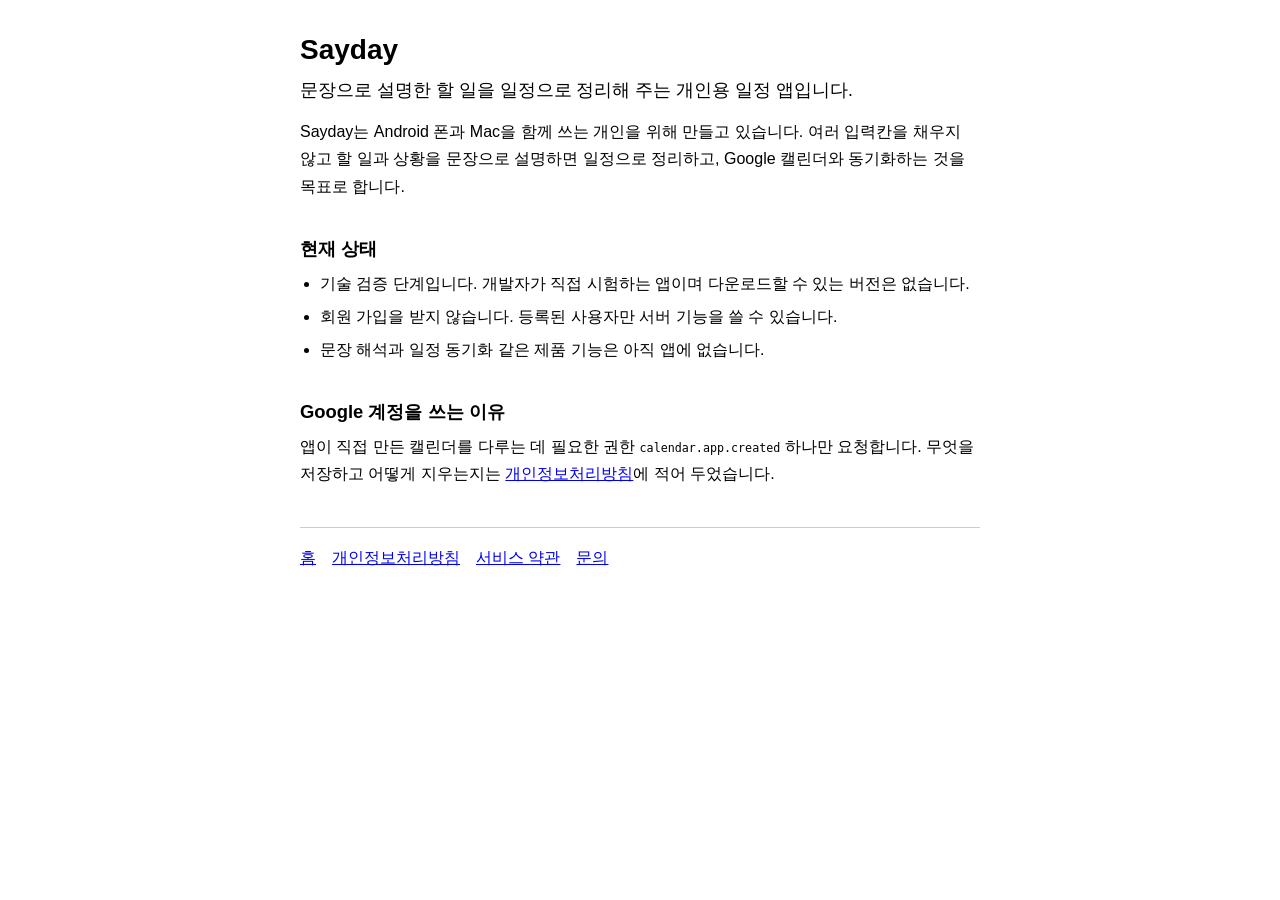
==== index.html @ 88185e22 "Add Sayday home, privacy and terms pages Co-Authored-By: Claude Opus 5.5 <noreply@anthropic.com>" ====
<!doctype html>
<html lang="ko">
<head>
  <meta charset="utf-8">
  <meta name="viewport" content="width=device-width, initial-scale=1">
  <title>Sayday</title>
  <meta name="description" content="Android 폰과 Mac을 함께 쓰는 개인을 위한 일정 앱 Sayday의 안내 페이지입니다.">
  <link rel="stylesheet" href="style.css">
</head>
<body>
  <main>
    <h1>Sayday</h1>
    <p class="lead">문장으로 설명한 할 일을 일정으로 정리해 주는 개인용 일정 앱입니다.</p>
    <p>Sayday는 Android 폰과 Mac을 함께 쓰는 개인을 위해 만들고 있습니다. 여러 입력칸을 채우지 않고 할 일과 상황을 문장으로 설명하면 일정으로 정리하고, Google 캘린더와 동기화하는 것을 목표로 합니다.</p>

    <h2>현재 상태</h2>
    <ul>
      <li>기술 검증 단계입니다. 개발자가 직접 시험하는 앱이며 다운로드할 수 있는 버전은 없습니다.</li>
      <li>회원 가입을 받지 않습니다. 등록된 사용자만 서버 기능을 쓸 수 있습니다.</li>
      <li>문장 해석과 일정 동기화 같은 제품 기능은 아직 앱에 없습니다.</li>
    </ul>

    <h2>Google 계정을 쓰는 이유</h2>
    <p>앱이 직접 만든 캘린더를 다루는 데 필요한 권한 <code>calendar.app.created</code> 하나만 요청합니다. 무엇을 저장하고 어떻게 지우는지는 <a href="privacy.html">개인정보처리방침</a>에 적어 두었습니다.</p>
  </main>
  <footer>
    <a href="index.html">홈</a>
    <a href="privacy.html">개인정보처리방침</a>
    <a href="terms.html">서비스 약관</a>
    <a href="https://github.com/alsrjs951/alsrjs951.github.io/issues">문의</a>
  </footer>
</body>
</html>
---- style.css ----
:root {
  color-scheme: light dark;
  font-family: -apple-system, BlinkMacSystemFont, "Apple SD Gothic Neo", "Noto Sans KR", "Segoe UI", sans-serif;
  line-height: 1.7;
}

body {
  margin: 0 auto;
  max-width: 680px;
  padding: 32px 16px 48px;
  overflow-wrap: anywhere;
  word-break: keep-all;
}

h1 {
  font-size: 1.75rem;
  line-height: 1.3;
  margin: 0 0 8px;
}

h2 {
  font-size: 1.15rem;
  line-height: 1.4;
  margin: 36px 0 8px;
}

p,
ul,
dl {
  margin: 0 0 12px;
}

ul {
  padding-left: 20px;
}

li + li {
  margin-top: 6px;
}

dt {
  font-weight: 600;
  margin-top: 14px;
}

dd {
  margin: 2px 0 0;
}

code {
  font-size: 0.9em;
}

.lead {
  font-size: 1.1rem;
}

.meta {
  opacity: 0.7;
  font-size: 0.9rem;
}

footer {
  border-top: 1px solid color-mix(in srgb, currentColor 20%, transparent);
  display: flex;
  flex-wrap: wrap;
  gap: 8px 16px;
  margin-top: 40px;
  padding-top: 16px;
}
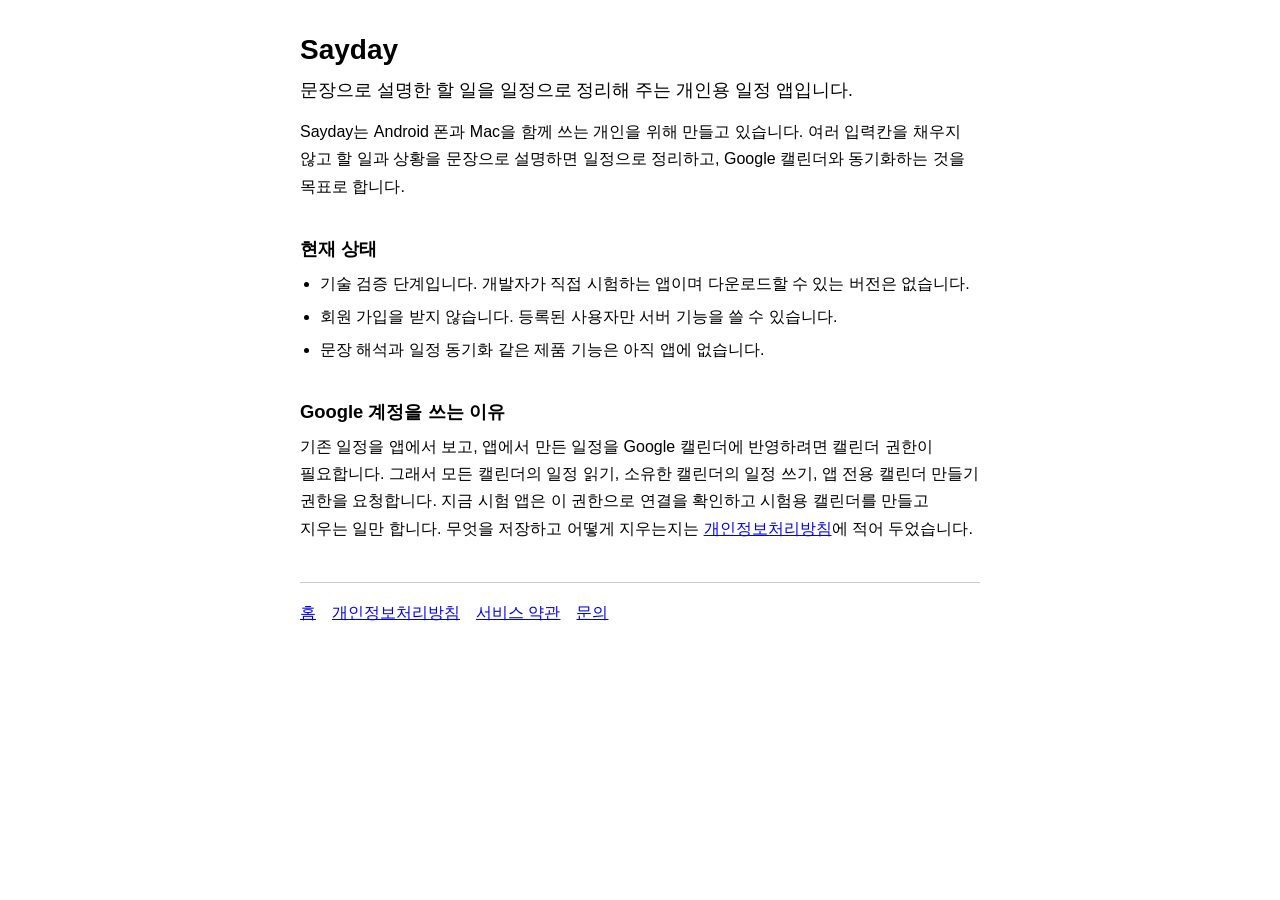
==== commit 5575f870: "Describe the wider calendar permissions Co-Authored-By: Claude Opus 5.5 <noreply@anthropic.com>" ====
--- a/index.html
+++ b/index.html
@@ -21,7 +21,7 @@
     </ul>
 
     <h2>Google 계정을 쓰는 이유</h2>
-    <p>앱이 직접 만든 캘린더를 다루는 데 필요한 권한 <code>calendar.app.created</code> 하나만 요청합니다. 무엇을 저장하고 어떻게 지우는지는 <a href="privacy.html">개인정보처리방침</a>에 적어 두었습니다.</p>
+    <p>기존 일정을 앱에서 보고, 앱에서 만든 일정을 Google 캘린더에 반영하려면 캘린더 권한이 필요합니다. 그래서 모든 캘린더의 일정 읽기, 소유한 캘린더의 일정 쓰기, 앱 전용 캘린더 만들기 권한을 요청합니다. 지금 시험 앱은 이 권한으로 연결을 확인하고 시험용 캘린더를 만들고 지우는 일만 합니다. 무엇을 저장하고 어떻게 지우는지는 <a href="privacy.html">개인정보처리방침</a>에 적어 두었습니다.</p>
   </main>
   <footer>
     <a href="index.html">홈</a>
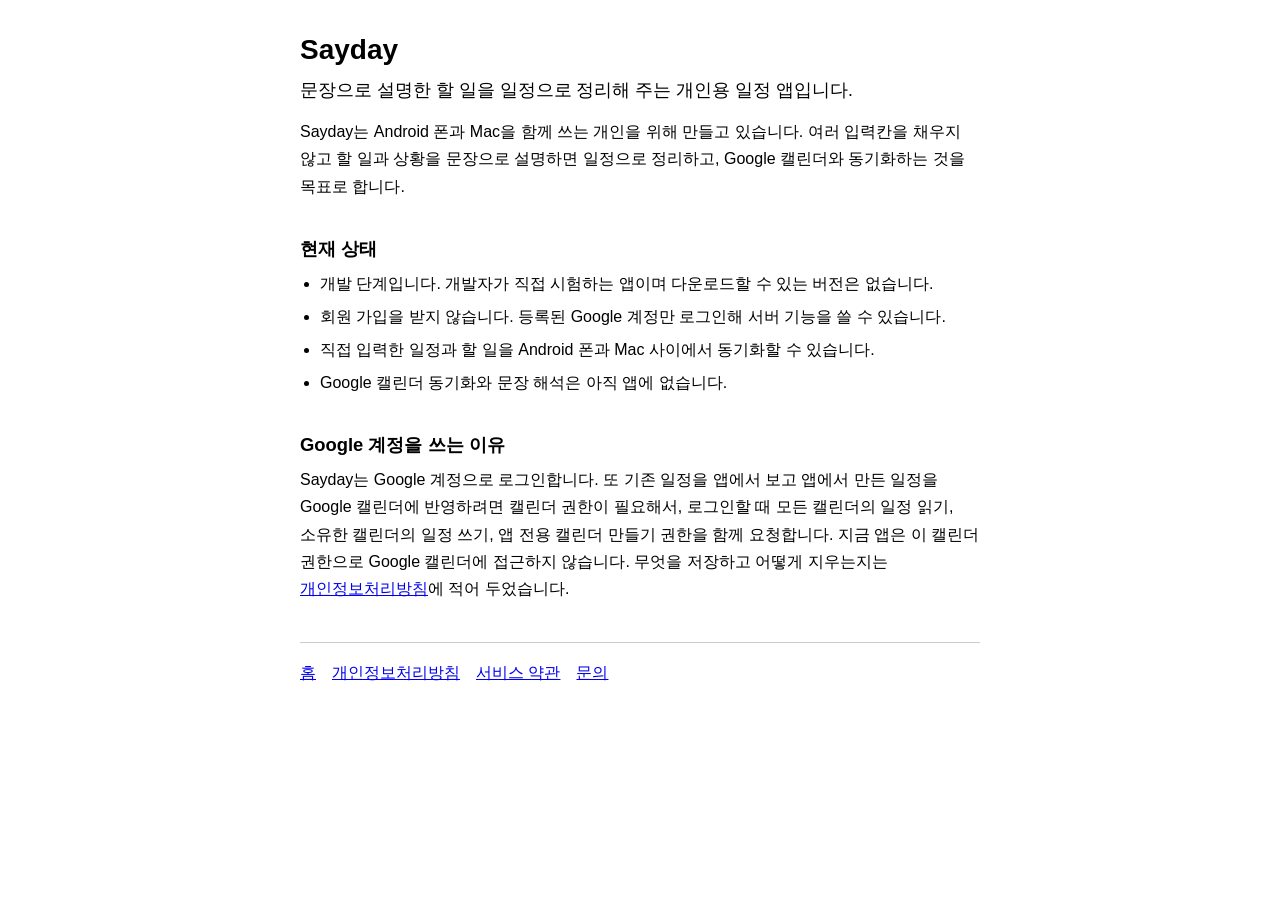
==== commit 2de22151: "Update pages for Google sign-in and device sync Describe Google sign-in, the schedule and task data " ====
--- a/index.html
+++ b/index.html
@@ -15,13 +15,14 @@
 
     <h2>현재 상태</h2>
     <ul>
-      <li>기술 검증 단계입니다. 개발자가 직접 시험하는 앱이며 다운로드할 수 있는 버전은 없습니다.</li>
-      <li>회원 가입을 받지 않습니다. 등록된 사용자만 서버 기능을 쓸 수 있습니다.</li>
-      <li>문장 해석과 일정 동기화 같은 제품 기능은 아직 앱에 없습니다.</li>
+      <li>개발 단계입니다. 개발자가 직접 시험하는 앱이며 다운로드할 수 있는 버전은 없습니다.</li>
+      <li>회원 가입을 받지 않습니다. 등록된 Google 계정만 로그인해 서버 기능을 쓸 수 있습니다.</li>
+      <li>직접 입력한 일정과 할 일을 Android 폰과 Mac 사이에서 동기화할 수 있습니다.</li>
+      <li>Google 캘린더 동기화와 문장 해석은 아직 앱에 없습니다.</li>
     </ul>
 
     <h2>Google 계정을 쓰는 이유</h2>
-    <p>기존 일정을 앱에서 보고, 앱에서 만든 일정을 Google 캘린더에 반영하려면 캘린더 권한이 필요합니다. 그래서 모든 캘린더의 일정 읽기, 소유한 캘린더의 일정 쓰기, 앱 전용 캘린더 만들기 권한을 요청합니다. 지금 시험 앱은 이 권한으로 연결을 확인하고 시험용 캘린더를 만들고 지우는 일만 합니다. 무엇을 저장하고 어떻게 지우는지는 <a href="privacy.html">개인정보처리방침</a>에 적어 두었습니다.</p>
+    <p>Sayday는 Google 계정으로 로그인합니다. 또 기존 일정을 앱에서 보고 앱에서 만든 일정을 Google 캘린더에 반영하려면 캘린더 권한이 필요해서, 로그인할 때 모든 캘린더의 일정 읽기, 소유한 캘린더의 일정 쓰기, 앱 전용 캘린더 만들기 권한을 함께 요청합니다. 지금 앱은 이 캘린더 권한으로 Google 캘린더에 접근하지 않습니다. 무엇을 저장하고 어떻게 지우는지는 <a href="privacy.html">개인정보처리방침</a>에 적어 두었습니다.</p>
   </main>
   <footer>
     <a href="index.html">홈</a>
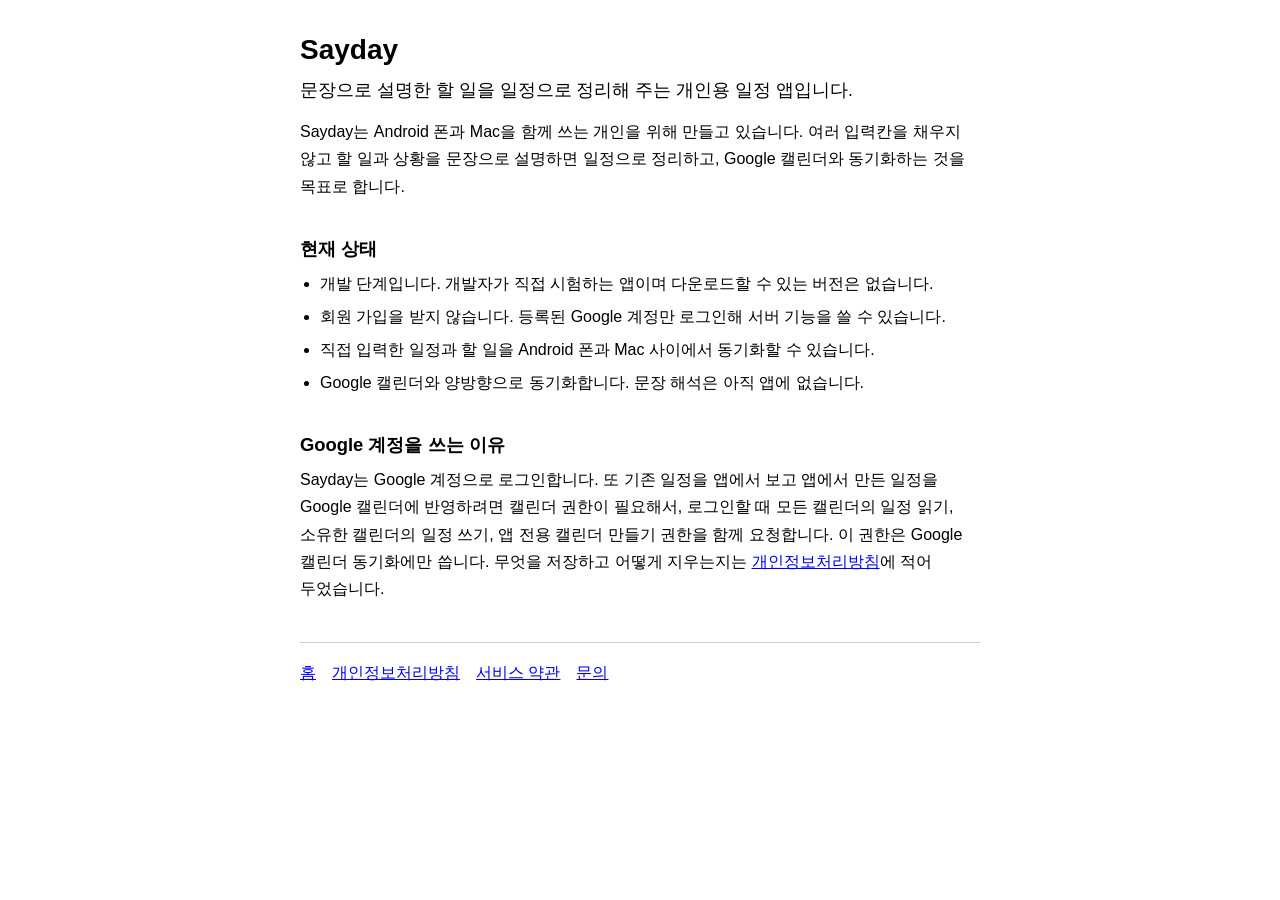
==== commit eab64af9: "Describe Google Calendar sync before turning it on Describe the Google Calendar data stored on the s" ====
--- a/index.html
+++ b/index.html
@@ -18,11 +18,11 @@
       <li>개발 단계입니다. 개발자가 직접 시험하는 앱이며 다운로드할 수 있는 버전은 없습니다.</li>
       <li>회원 가입을 받지 않습니다. 등록된 Google 계정만 로그인해 서버 기능을 쓸 수 있습니다.</li>
       <li>직접 입력한 일정과 할 일을 Android 폰과 Mac 사이에서 동기화할 수 있습니다.</li>
-      <li>Google 캘린더 동기화와 문장 해석은 아직 앱에 없습니다.</li>
+      <li>Google 캘린더와 양방향으로 동기화합니다. 문장 해석은 아직 앱에 없습니다.</li>
     </ul>
 
     <h2>Google 계정을 쓰는 이유</h2>
-    <p>Sayday는 Google 계정으로 로그인합니다. 또 기존 일정을 앱에서 보고 앱에서 만든 일정을 Google 캘린더에 반영하려면 캘린더 권한이 필요해서, 로그인할 때 모든 캘린더의 일정 읽기, 소유한 캘린더의 일정 쓰기, 앱 전용 캘린더 만들기 권한을 함께 요청합니다. 지금 앱은 이 캘린더 권한으로 Google 캘린더에 접근하지 않습니다. 무엇을 저장하고 어떻게 지우는지는 <a href="privacy.html">개인정보처리방침</a>에 적어 두었습니다.</p>
+    <p>Sayday는 Google 계정으로 로그인합니다. 또 기존 일정을 앱에서 보고 앱에서 만든 일정을 Google 캘린더에 반영하려면 캘린더 권한이 필요해서, 로그인할 때 모든 캘린더의 일정 읽기, 소유한 캘린더의 일정 쓰기, 앱 전용 캘린더 만들기 권한을 함께 요청합니다. 이 권한은 Google 캘린더 동기화에만 씁니다. 무엇을 저장하고 어떻게 지우는지는 <a href="privacy.html">개인정보처리방침</a>에 적어 두었습니다.</p>
   </main>
   <footer>
     <a href="index.html">홈</a>
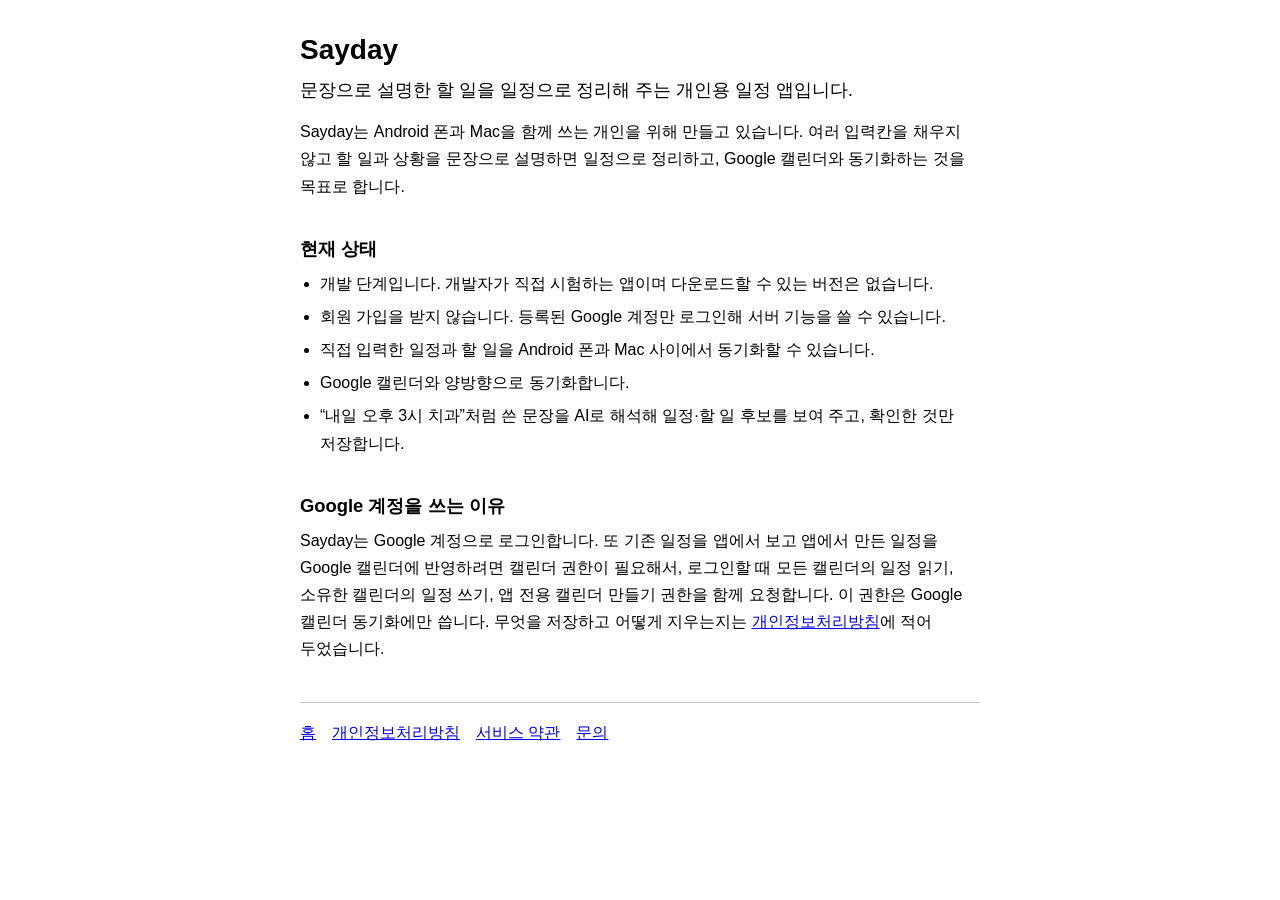
==== commit 393cfbee: "Describe AI sentence parsing before turning it on" ====
--- a/index.html
+++ b/index.html
@@ -18,7 +18,8 @@
       <li>개발 단계입니다. 개발자가 직접 시험하는 앱이며 다운로드할 수 있는 버전은 없습니다.</li>
       <li>회원 가입을 받지 않습니다. 등록된 Google 계정만 로그인해 서버 기능을 쓸 수 있습니다.</li>
       <li>직접 입력한 일정과 할 일을 Android 폰과 Mac 사이에서 동기화할 수 있습니다.</li>
-      <li>Google 캘린더와 양방향으로 동기화합니다. 문장 해석은 아직 앱에 없습니다.</li>
+      <li>Google 캘린더와 양방향으로 동기화합니다.</li>
+      <li>“내일 오후 3시 치과”처럼 쓴 문장을 AI로 해석해 일정·할 일 후보를 보여 주고, 확인한 것만 저장합니다.</li>
     </ul>
 
     <h2>Google 계정을 쓰는 이유</h2>
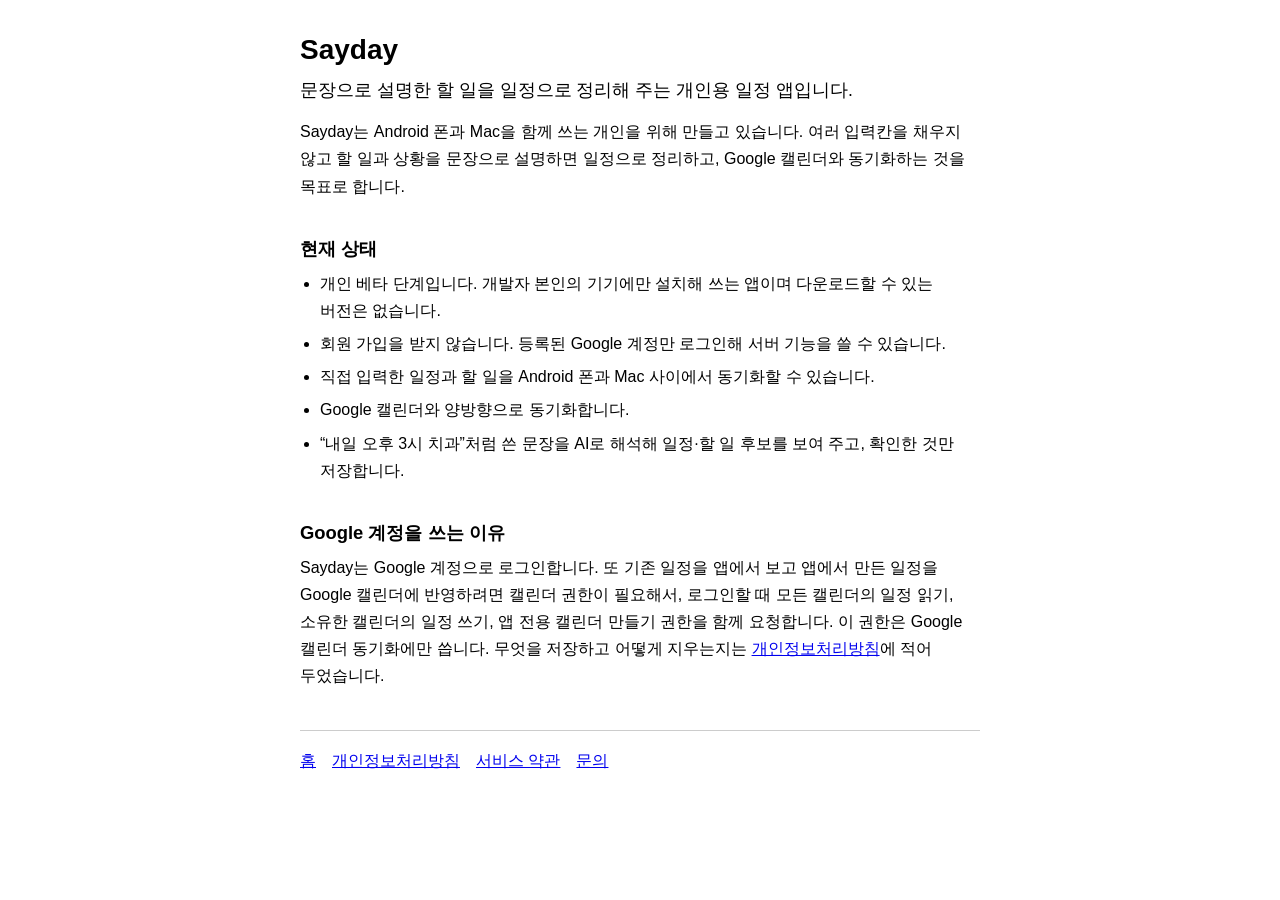
==== commit 23e4763c: "Describe in-app account deletion before turning it on Co-Authored-By: Claude Opus 5.5 <noreply@anthr" ====
--- a/index.html
+++ b/index.html
@@ -15,7 +15,7 @@
 
     <h2>현재 상태</h2>
     <ul>
-      <li>개발 단계입니다. 개발자가 직접 시험하는 앱이며 다운로드할 수 있는 버전은 없습니다.</li>
+      <li>개인 베타 단계입니다. 개발자 본인의 기기에만 설치해 쓰는 앱이며 다운로드할 수 있는 버전은 없습니다.</li>
       <li>회원 가입을 받지 않습니다. 등록된 Google 계정만 로그인해 서버 기능을 쓸 수 있습니다.</li>
       <li>직접 입력한 일정과 할 일을 Android 폰과 Mac 사이에서 동기화할 수 있습니다.</li>
       <li>Google 캘린더와 양방향으로 동기화합니다.</li>
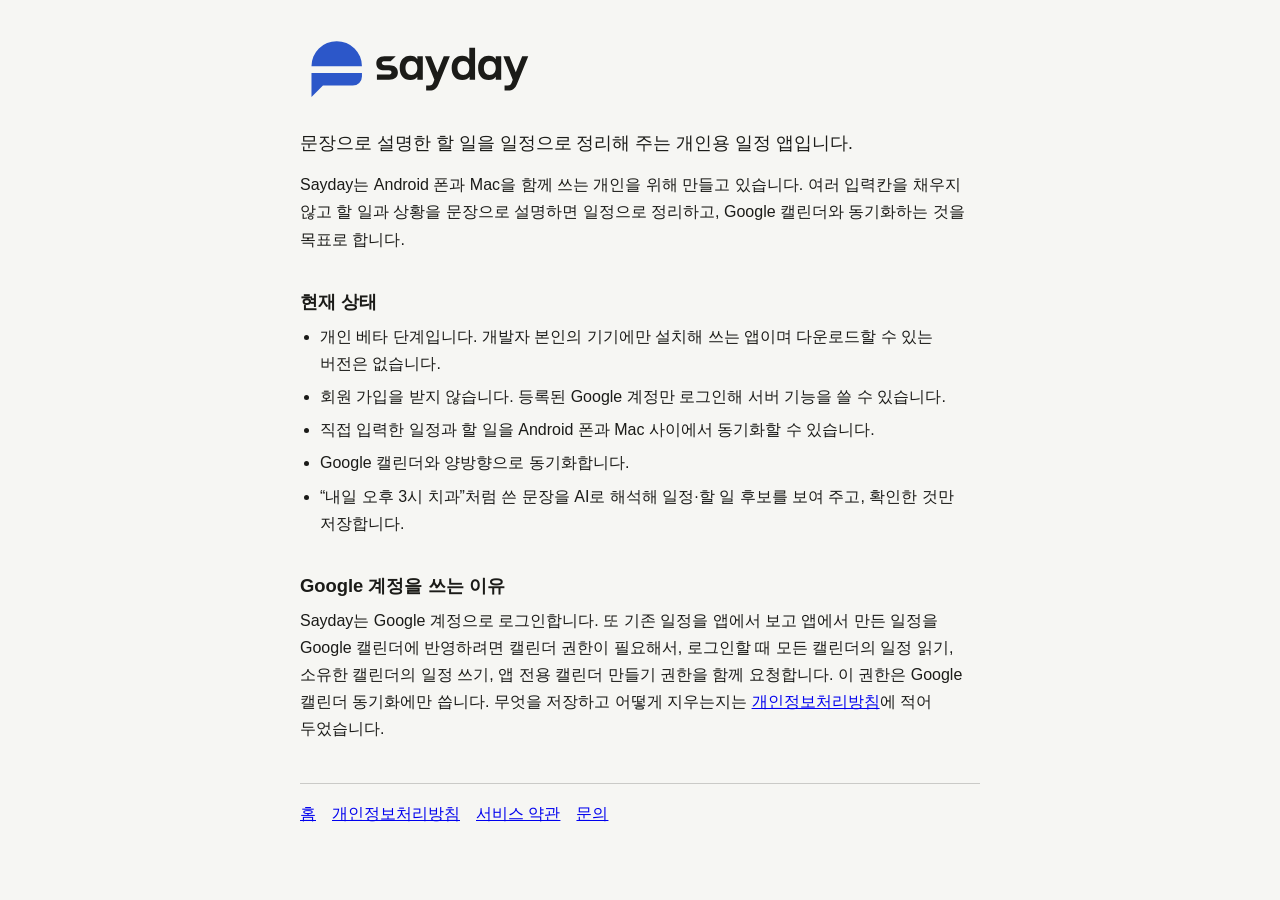
==== commit 360389e6: "Apply Sayday logo to public pages and favicons" ====
--- a/index.html
+++ b/index.html
@@ -6,10 +6,17 @@
   <title>Sayday</title>
   <meta name="description" content="Android 폰과 Mac을 함께 쓰는 개인을 위한 일정 앱 Sayday의 안내 페이지입니다.">
   <link rel="stylesheet" href="style.css">
+  <link rel="icon" href="brand/favicon.svg" type="image/svg+xml">
+  <link rel="icon" href="brand/favicon.ico" sizes="48x48">
+  <link rel="apple-touch-icon" href="brand/apple-touch-icon.png">
+  <meta name="theme-color" content="#2C57C9">
 </head>
 <body>
   <main>
-    <h1>Sayday</h1>
+    <h1 class="brand-heading"><picture>
+      <source srcset="brand/horizontal-dark.svg" media="(prefers-color-scheme: dark)">
+      <img class="brand-logo" src="brand/horizontal-color.svg" width="240" height="73" alt="Sayday">
+    </picture></h1>
     <p class="lead">문장으로 설명한 할 일을 일정으로 정리해 주는 개인용 일정 앱입니다.</p>
     <p>Sayday는 Android 폰과 Mac을 함께 쓰는 개인을 위해 만들고 있습니다. 여러 입력칸을 채우지 않고 할 일과 상황을 문장으로 설명하면 일정으로 정리하고, Google 캘린더와 동기화하는 것을 목표로 합니다.</p>
 
--- a/style.css
+++ b/style.css
@@ -2,7 +2,18 @@
   color-scheme: light dark;
   font-family: -apple-system, BlinkMacSystemFont, "Apple SD Gothic Neo", "Noto Sans KR", "Segoe UI", sans-serif;
   line-height: 1.7;
+  color: #1B1B18;
+  background: #F6F6F3;
 }
+
+@media (prefers-color-scheme: dark) {
+  :root { color: #F1F1EC; background: #131312; }
+}
+
+.brand-heading, .brand-header { margin: 0 0 24px; }
+.brand-logo { display: block; max-width: 100%; height: auto; }
+.brand-header a { display: inline-block; border-radius: 8px; }
+.brand-header a:focus-visible { outline: 2px solid currentColor; outline-offset: 4px; }
 
 body {
   margin: 0 auto;
